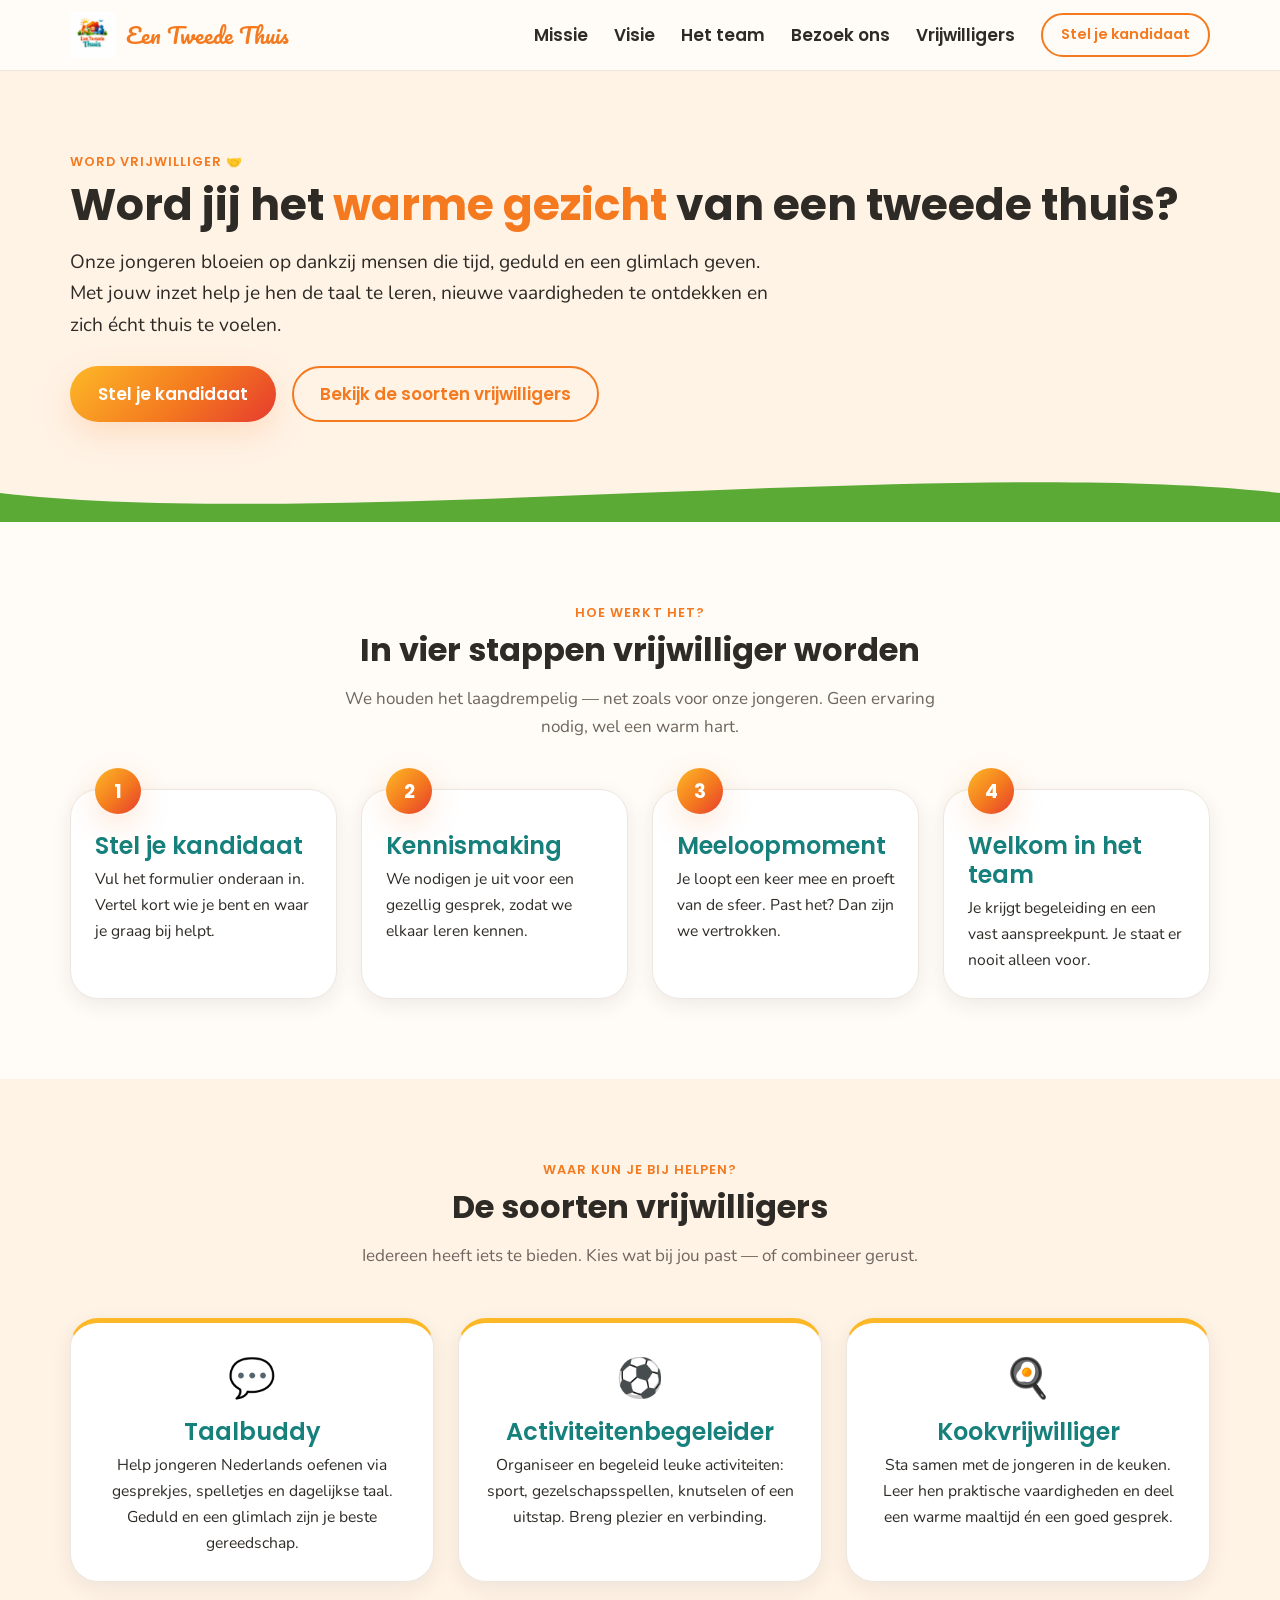
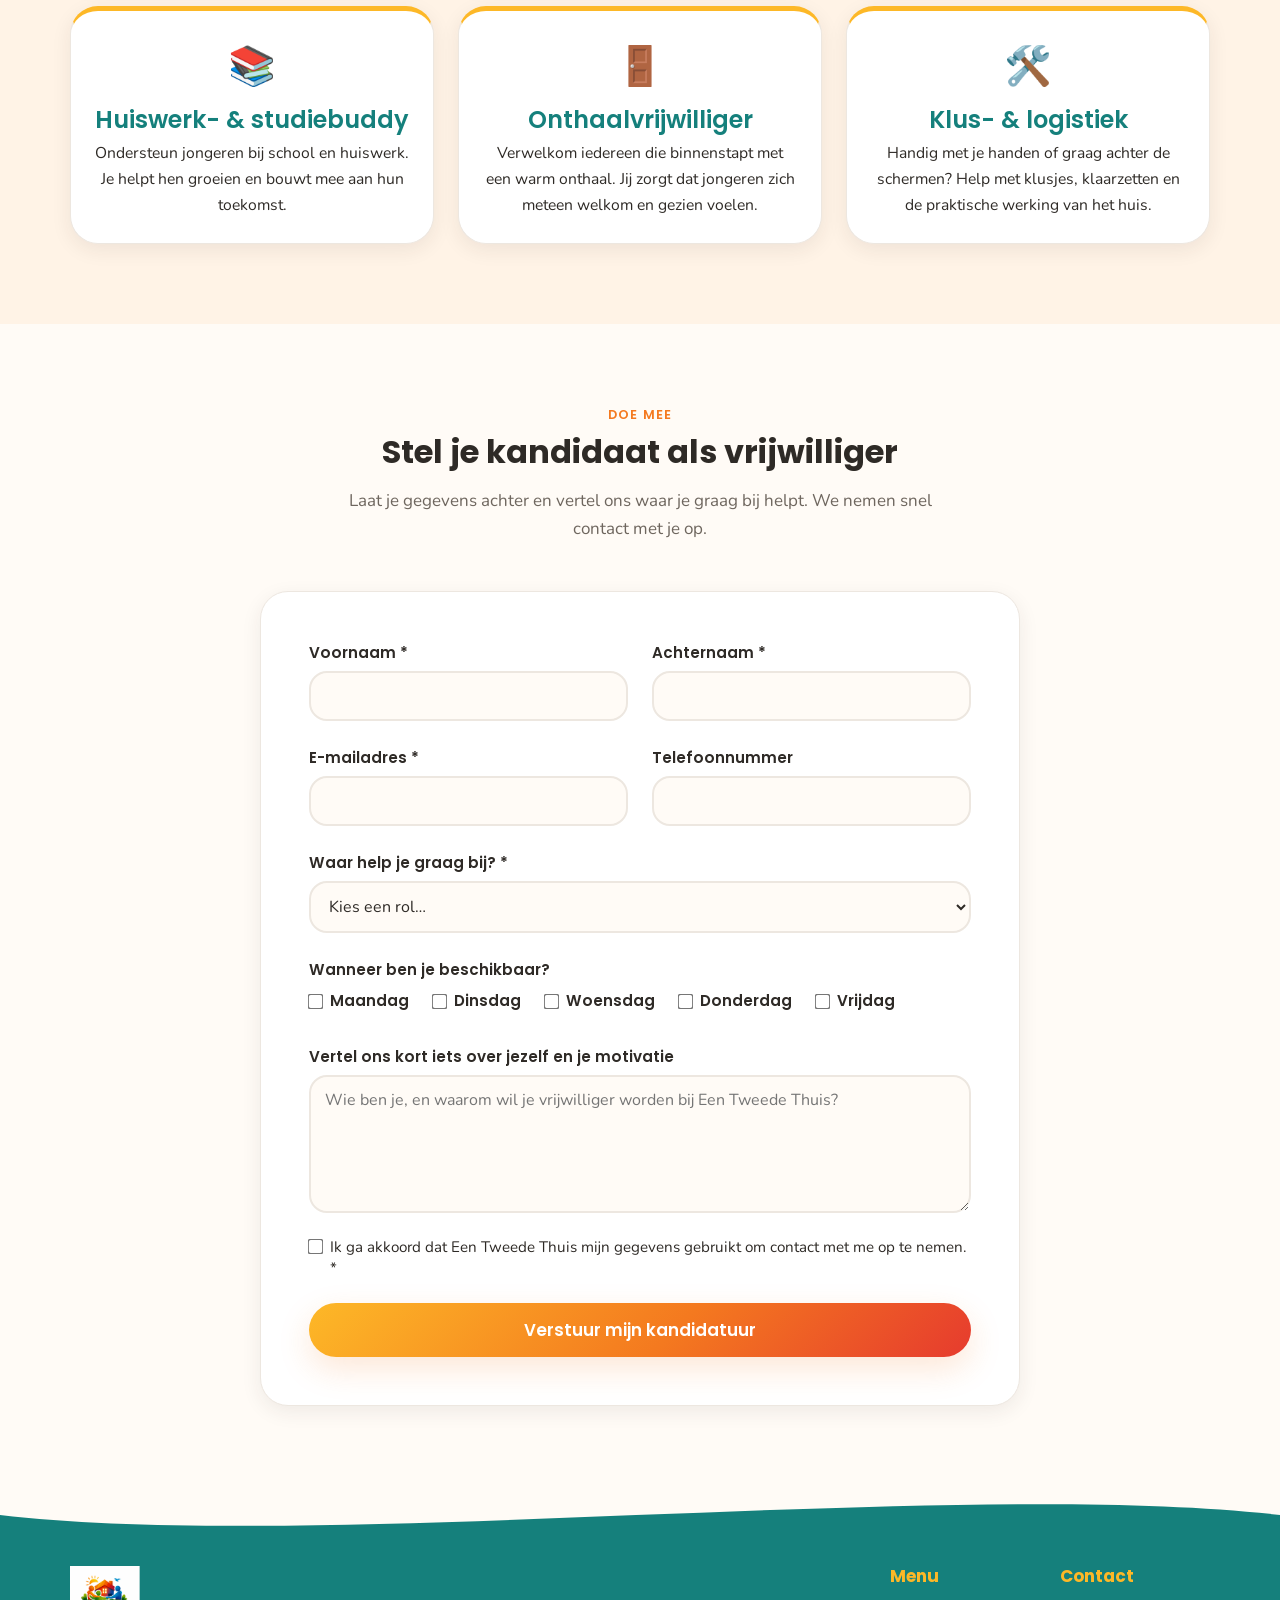
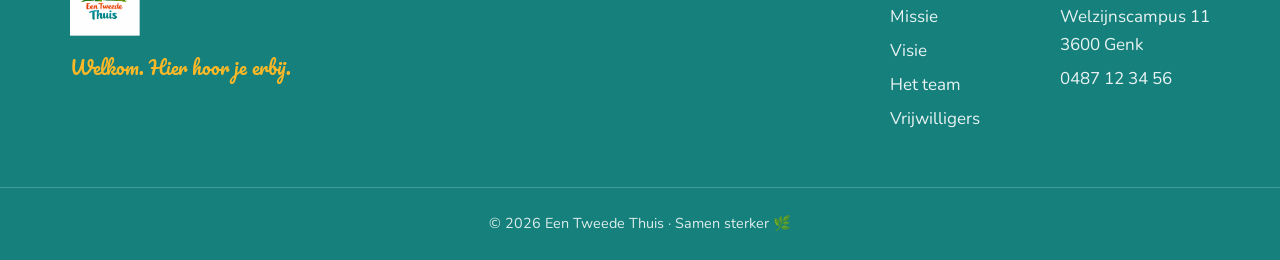
==== vrijwilligers.html @ 148f3386 "Vrijwilligerspagina met aanmeldformulier (Netlify Forms) Nieuwe pagina vrijwilligers.html: uitleg in" ====
<!DOCTYPE html>
<html lang="nl">
<head>
  <meta charset="UTF-8" />
  <meta name="viewport" content="width=device-width, initial-scale=1.0" />
  <title>Word vrijwilliger — Een Tweede Thuis</title>
  <meta name="description" content="Word vrijwilliger bij Een Tweede Thuis. Ontdek de verschillende soorten vrijwilligers en stel je kandidaat via ons aanmeldformulier." />

  <!-- Fonts -->
  <link rel="preconnect" href="https://fonts.googleapis.com" />
  <link rel="preconnect" href="https://fonts.gstatic.com" crossorigin />
  <link href="https://fonts.googleapis.com/css2?family=Pacifico&family=Poppins:wght@500;600;700&family=Nunito:wght@400;600;700&display=swap" rel="stylesheet" />

  <link rel="icon" type="image/png" href="assets/images/logo.png" />
  <link rel="stylesheet" href="assets/css/style.css" />
</head>
<body>

  <!-- ===== Header / Nav ===== -->
  <header class="site-header">
    <div class="container nav">
      <a class="brand" href="index.html">
        <img src="assets/images/logo.png" alt="Logo Een Tweede Thuis" />
        <span class="brand-name">Een Tweede Thuis</span>
      </a>
      <nav class="nav-links" aria-label="Hoofdmenu">
        <a href="index.html#missie">Missie</a>
        <a href="index.html#visie">Visie</a>
        <a href="index.html#team">Het team</a>
        <a href="index.html#bezoek">Bezoek ons</a>
        <a href="vrijwilligers.html" aria-current="page">Vrijwilligers</a>
        <a class="btn-outline btn-sm" href="#aanmelden">Stel je kandidaat</a>
      </nav>
      <button class="nav-toggle" aria-label="Menu openen" aria-expanded="false">
        <span></span><span></span><span></span>
      </button>
    </div>
  </header>

  <!-- ===== Hero ===== -->
  <section class="hero hero-sub" id="top">
    <div class="container">
      <p class="eyebrow">Word vrijwilliger 🤝</p>
      <h1>Word jij het <span class="accent">warme gezicht</span> van een tweede thuis?</h1>
      <p class="lead">
        Onze jongeren bloeien op dankzij mensen die tijd, geduld en een glimlach geven.
        Met jouw inzet help je hen de taal te leren, nieuwe vaardigheden te ontdekken en
        zich écht thuis te voelen.
      </p>
      <div class="hero-actions">
        <a class="btn-primary" href="#aanmelden">Stel je kandidaat</a>
        <a class="btn-outline" href="#soorten">Bekijk de soorten vrijwilligers</a>
      </div>
    </div>
    <svg class="wave" viewBox="0 0 1440 80" preserveAspectRatio="none" aria-hidden="true">
      <path d="M0,40 C360,90 1080,-10 1440,40 L1440,80 L0,80 Z" fill="#5BAA36" />
    </svg>
  </section>

  <!-- ===== Hoe word je vrijwilliger ===== -->
  <section class="section" id="hoe">
    <div class="container">
      <p class="eyebrow center">Hoe werkt het?</p>
      <h2 class="center">In vier stappen vrijwilliger worden</h2>
      <p class="section-intro center">
        We houden het laagdrempelig — net zoals voor onze jongeren. Geen ervaring nodig,
        wel een warm hart.
      </p>

      <ol class="steps">
        <li class="card step">
          <span class="step-num">1</span>
          <h3>Stel je kandidaat</h3>
          <p>Vul het formulier onderaan in. Vertel kort wie je bent en waar je graag bij helpt.</p>
        </li>
        <li class="card step">
          <span class="step-num">2</span>
          <h3>Kennismaking</h3>
          <p>We nodigen je uit voor een gezellig gesprek, zodat we elkaar leren kennen.</p>
        </li>
        <li class="card step">
          <span class="step-num">3</span>
          <h3>Meeloopmoment</h3>
          <p>Je loopt een keer mee en proeft van de sfeer. Past het? Dan zijn we vertrokken.</p>
        </li>
        <li class="card step">
          <span class="step-num">4</span>
          <h3>Welkom in het team</h3>
          <p>Je krijgt begeleiding en een vast aanspreekpunt. Je staat er nooit alleen voor.</p>
        </li>
      </ol>
    </div>
  </section>

  <!-- ===== Soorten vrijwilligers ===== -->
  <section class="section section-surface" id="soorten">
    <div class="container">
      <p class="eyebrow center">Waar kun je bij helpen?</p>
      <h2 class="center">De soorten vrijwilligers</h2>
      <p class="section-intro center">
        Iedereen heeft iets te bieden. Kies wat bij jou past — of combineer gerust.
      </p>

      <div class="vol-grid">
        <article class="card card-accent vol">
          <span class="vol-icon">💬</span>
          <h3>Taalbuddy</h3>
          <p>Help jongeren Nederlands oefenen via gesprekjes, spelletjes en dagelijkse taal. Geduld en een glimlach zijn je beste gereedschap.</p>
        </article>

        <article class="card card-accent vol">
          <span class="vol-icon">⚽</span>
          <h3>Activiteitenbegeleider</h3>
          <p>Organiseer en begeleid leuke activiteiten: sport, gezelschapsspellen, knutselen of een uitstap. Breng plezier en verbinding.</p>
        </article>

        <article class="card card-accent vol">
          <span class="vol-icon">🍳</span>
          <h3>Kookvrijwilliger</h3>
          <p>Sta samen met de jongeren in de keuken. Leer hen praktische vaardigheden en deel een warme maaltijd én een goed gesprek.</p>
        </article>

        <article class="card card-accent vol">
          <span class="vol-icon">📚</span>
          <h3>Huiswerk- &amp; studiebuddy</h3>
          <p>Ondersteun jongeren bij school en huiswerk. Je helpt hen groeien en bouwt mee aan hun toekomst.</p>
        </article>

        <article class="card card-accent vol">
          <span class="vol-icon">🚪</span>
          <h3>Onthaalvrijwilliger</h3>
          <p>Verwelkom iedereen die binnenstapt met een warm onthaal. Jij zorgt dat jongeren zich meteen welkom en gezien voelen.</p>
        </article>

        <article class="card card-accent vol">
          <span class="vol-icon">🛠️</span>
          <h3>Klus- &amp; logistiek</h3>
          <p>Handig met je handen of graag achter de schermen? Help met klusjes, klaarzetten en de praktische werking van het huis.</p>
        </article>
      </div>
    </div>
  </section>

  <!-- ===== Aanmeldformulier ===== -->
  <section class="section" id="aanmelden">
    <div class="container form-wrap">
      <p class="eyebrow center">Doe mee</p>
      <h2 class="center">Stel je kandidaat als vrijwilliger</h2>
      <p class="section-intro center">
        Laat je gegevens achter en vertel ons waar je graag bij helpt. We nemen snel contact met je op.
      </p>

      <form name="vrijwilligers" method="POST" data-netlify="true" netlify-honeypot="bot-field" action="/bedankt.html" class="vol-form card">
        <input type="hidden" name="form-name" value="vrijwilligers" />
        <p class="hp-field">
          <label>Laat dit veld leeg: <input name="bot-field" /></label>
        </p>

        <div class="form-row">
          <div class="field">
            <label for="voornaam">Voornaam *</label>
            <input type="text" id="voornaam" name="voornaam" required />
          </div>
          <div class="field">
            <label for="achternaam">Achternaam *</label>
            <input type="text" id="achternaam" name="achternaam" required />
          </div>
        </div>

        <div class="form-row">
          <div class="field">
            <label for="email">E-mailadres *</label>
            <input type="email" id="email" name="email" required />
          </div>
          <div class="field">
            <label for="telefoon">Telefoonnummer</label>
            <input type="tel" id="telefoon" name="telefoon" />
          </div>
        </div>

        <div class="field">
          <label for="rol">Waar help je graag bij? *</label>
          <select id="rol" name="rol" required>
            <option value="" disabled selected>Kies een rol…</option>
            <option>Taalbuddy</option>
            <option>Activiteitenbegeleider</option>
            <option>Kookvrijwilliger</option>
            <option>Huiswerk- &amp; studiebuddy</option>
            <option>Onthaalvrijwilliger</option>
            <option>Klus- &amp; logistiek</option>
            <option>Maakt niet uit / nog niet zeker</option>
          </select>
        </div>

        <div class="field">
          <label>Wanneer ben je beschikbaar?</label>
          <div class="checkbox-grid">
            <label class="check"><input type="checkbox" name="beschikbaarheid" value="Maandag" /> Maandag</label>
            <label class="check"><input type="checkbox" name="beschikbaarheid" value="Dinsdag" /> Dinsdag</label>
            <label class="check"><input type="checkbox" name="beschikbaarheid" value="Woensdag" /> Woensdag</label>
            <label class="check"><input type="checkbox" name="beschikbaarheid" value="Donderdag" /> Donderdag</label>
            <label class="check"><input type="checkbox" name="beschikbaarheid" value="Vrijdag" /> Vrijdag</label>
          </div>
        </div>

        <div class="field">
          <label for="motivatie">Vertel ons kort iets over jezelf en je motivatie</label>
          <textarea id="motivatie" name="motivatie" rows="5" placeholder="Wie ben je, en waarom wil je vrijwilliger worden bij Een Tweede Thuis?"></textarea>
        </div>

        <label class="check consent">
          <input type="checkbox" name="akkoord" value="ja" required />
          Ik ga akkoord dat Een Tweede Thuis mijn gegevens gebruikt om contact met me op te nemen. *
        </label>

        <button type="submit" class="btn-primary form-submit">Verstuur mijn kandidatuur</button>
      </form>
    </div>
  </section>

  <!-- ===== Footer ===== -->
  <footer class="site-footer">
    <svg class="wave wave-top" viewBox="0 0 1440 80" preserveAspectRatio="none" aria-hidden="true">
      <path d="M0,40 C360,90 1080,-10 1440,40 L1440,0 L0,0 Z" fill="#FFFBF6" />
    </svg>
    <div class="container footer-inner">
      <div class="footer-brand">
        <img src="assets/images/logo.png" alt="Een Tweede Thuis logo" />
        <p>Welkom. Hier hoor je erbij.</p>
      </div>
      <div class="footer-cols">
        <div>
          <h4>Menu</h4>
          <a href="index.html#missie">Missie</a>
          <a href="index.html#visie">Visie</a>
          <a href="index.html#team">Het team</a>
          <a href="vrijwilligers.html">Vrijwilligers</a>
        </div>
        <div>
          <h4>Contact</h4>
          <p>Welzijnscampus 11<br />3600 Genk</p>
          <p><a href="tel:+32487123456">0487 12 34 56</a></p>
        </div>
      </div>
    </div>
    <div class="footer-bottom">
      <div class="container">
        <p>© <span id="year"></span> Een Tweede Thuis · Samen sterker 🌿</p>
      </div>
    </div>
  </footer>

  <script>
    document.getElementById('year').textContent = new Date().getFullYear();
    const toggle = document.querySelector('.nav-toggle');
    const links = document.querySelector('.nav-links');
    toggle.addEventListener('click', () => {
      const open = links.classList.toggle('open');
      toggle.setAttribute('aria-expanded', open);
    });
    links.querySelectorAll('a').forEach(a =>
      a.addEventListener('click', () => links.classList.remove('open'))
    );
  </script>
</body>
</html>
---- assets/css/style.css ----
/* ===================================================================
   Een Tweede Thuis — stylesheet
   Afgeleid van de officiële styleguide
   =================================================================== */

:root {
  /* Primair */
  --color-primary:        #F4791F;
  --color-primary-dark:   #E63B2E;
  --color-secondary:      #15807C;

  /* Accenten */
  --color-sun:    #FDB827;
  --color-grass:  #5BAA36;
  --color-sky:    #2B8CCC;
  --color-deep:   #1B6FB3;

  /* Neutralen */
  --color-bg:           #FFFBF6;
  --color-surface:      #FFF3E6;
  --color-border:       #EDE7E0;
  --color-text:         #2E2A26;
  --color-text-muted:   #6E665E;

  /* Verlopen */
  --gradient-warm:  linear-gradient(135deg, #FDB827 0%, #F4791F 55%, #E63B2E 100%);
  --gradient-thuis: linear-gradient(135deg, #2B8CCC 0%, #15807C 100%);

  /* Typografie */
  --font-display: 'Pacifico', cursive;
  --font-heading: 'Poppins', sans-serif;
  --font-body:    'Nunito', sans-serif;

  /* Vorm & ruimte */
  --radius-sm:  10px;
  --radius-md:  18px;
  --radius-lg:  28px;
  --radius-pill: 999px;

  --shadow-soft: 0 6px 20px rgba(46, 42, 38, 0.08);
  --shadow-lift: 0 12px 32px rgba(244, 121, 31, 0.18);

  --space-xs: 8px;
  --space-sm: 16px;
  --space-md: 24px;
  --space-lg: 48px;
  --space-xl: 80px;
}

/* ---------- Reset / basis ---------- */
* { box-sizing: border-box; margin: 0; padding: 0; }

html { scroll-behavior: smooth; scroll-padding-top: 90px; }

body {
  font-family: var(--font-body);
  font-size: 1.0625rem;
  line-height: 1.65;
  color: var(--color-text);
  background: var(--color-bg);
  -webkit-font-smoothing: antialiased;
}

img { max-width: 100%; display: block; }

a { color: var(--color-deep); text-decoration: none; }
a:hover { text-decoration: underline; }

.container {
  width: min(1140px, 90%);
  margin-inline: auto;
}

h1, h2, h3, h4 {
  font-family: var(--font-heading);
  line-height: 1.2;
  color: var(--color-text);
}

h1 { font-size: clamp(2.25rem, 5vw, 2.75rem); font-weight: 700; line-height: 1.15; }
h2 { font-size: clamp(1.6rem, 4vw, 2rem); font-weight: 700; }
h3 { font-size: 1.5rem; font-weight: 600; }

.eyebrow {
  font-family: var(--font-heading);
  font-weight: 600;
  text-transform: uppercase;
  letter-spacing: 0.08em;
  font-size: 0.8rem;
  color: var(--color-primary);
  margin-bottom: var(--space-xs);
}
.eyebrow.center { text-align: center; }
.eyebrow.light  { color: var(--color-sun); }
.center { text-align: center; }
.light  { color: #fff; }

/* ---------- Buttons ---------- */
.btn-primary,
.btn-secondary,
.btn-outline {
  display: inline-block;
  font-family: var(--font-heading);
  font-weight: 600;
  border-radius: var(--radius-pill);
  cursor: pointer;
  transition: transform .15s ease, filter .15s ease, background .15s ease, color .15s ease;
}

.btn-primary {
  background: var(--gradient-warm);
  color: #fff;
  padding: 14px 28px;
  box-shadow: var(--shadow-lift);
  border: none;
}
.btn-primary:hover { filter: brightness(0.96); transform: translateY(-2px); text-decoration: none; }

.btn-secondary {
  background: var(--color-secondary);
  color: #fff;
  padding: 14px 28px;
}
.btn-secondary:hover { filter: brightness(1.05); text-decoration: none; }

.btn-outline {
  background: transparent;
  color: var(--color-primary);
  border: 2px solid var(--color-primary);
  padding: 12px 26px;
}
.btn-outline:hover { background: var(--color-primary); color: #fff; text-decoration: none; }

.btn-sm { padding: 8px 18px; font-size: 0.9rem; }

/* ---------- Header / Nav ---------- */
.site-header {
  position: sticky;
  top: 0;
  z-index: 100;
  background: rgba(255, 251, 246, 0.92);
  backdrop-filter: blur(8px);
  border-bottom: 1px solid var(--color-border);
}
.nav {
  display: flex;
  align-items: center;
  justify-content: space-between;
  padding: 12px 0;
}
.brand { display: flex; align-items: center; gap: 10px; }
.brand:hover { text-decoration: none; }
.brand img { height: 46px; width: auto; }
.brand-name {
  font-family: var(--font-display);
  font-size: 1.4rem;
  color: var(--color-primary);
}
.nav-links { display: flex; align-items: center; gap: 26px; }
.nav-links a {
  font-family: var(--font-heading);
  font-weight: 600;
  color: var(--color-text);
}
.nav-links a:hover { color: var(--color-primary); text-decoration: none; }
.nav-links a.btn-outline { color: var(--color-primary); }
.nav-links a.btn-outline:hover { color: #fff; }

.nav-toggle {
  display: none;
  flex-direction: column;
  gap: 5px;
  background: none;
  border: none;
  cursor: pointer;
  padding: 6px;
}
.nav-toggle span {
  width: 26px; height: 3px;
  background: var(--color-primary);
  border-radius: 3px;
}

/* ---------- Hero ---------- */
.hero {
  position: relative;
  background: var(--color-surface);
  padding: var(--space-xl) 0 calc(var(--space-xl) + 20px);
  overflow: hidden;
}
.hero-inner {
  display: grid;
  grid-template-columns: 1.25fr 1fr;
  gap: var(--space-lg);
  align-items: center;
}
.hero h1 { margin-bottom: var(--space-sm); }
.hero h1 .accent { color: var(--color-primary); }
.lead { font-size: 1.2rem; color: var(--color-text); margin-bottom: var(--space-md); max-width: 38ch; }
.hero-quote {
  font-family: var(--font-display);
  font-size: 1.25rem;
  color: var(--color-secondary);
  line-height: 1.5;
  margin-bottom: var(--space-md);
}
.hero-actions { display: flex; flex-wrap: wrap; gap: var(--space-sm); }
.hero-logo img {
  width: min(380px, 100%);
  margin-inline: auto;
  filter: drop-shadow(0 16px 30px rgba(244,121,31,0.25));
}

/* Golf-/heuvelvorm */
.wave {
  display: block;
  width: 100%;
  height: 60px;
  position: absolute;
  bottom: -1px; left: 0;
}

/* ---------- Snelle feiten ---------- */
.facts { background: var(--color-bg); padding: var(--space-lg) 0; }
.facts-grid {
  display: grid;
  grid-template-columns: repeat(4, 1fr);
  gap: var(--space-md);
}
.fact {
  display: flex;
  flex-direction: column;
  align-items: center;
  text-align: center;
  gap: 4px;
}
.fact-icon { font-size: 2rem; }
.fact strong { font-family: var(--font-heading); font-size: 1.15rem; color: var(--color-primary); }
.fact span:last-child { color: var(--color-text-muted); font-size: 0.95rem; }

/* ---------- Secties ---------- */
.section { padding: var(--space-xl) 0; }
.section-surface { background: var(--color-surface); }
.section-thuis { background: var(--gradient-thuis); }

.section-intro {
  max-width: 60ch;
  margin: var(--space-sm) auto var(--space-lg);
  color: var(--color-text-muted);
}
.section-thuis .section-intro { color: rgba(255,255,255,0.85); }

.prose {
  max-width: 70ch;
  margin: var(--space-md) auto 0;
}
.prose p { margin-bottom: var(--space-md); }
.prose.light p { color: rgba(255,255,255,0.95); }
.prose.light strong { color: var(--color-sun); }

h2.center { margin-bottom: var(--space-xs); }

/* ---------- Cards ---------- */
.card {
  background: #fff;
  border-radius: var(--radius-lg);
  padding: var(--space-md);
  box-shadow: var(--shadow-soft);
  border: 1px solid var(--color-border);
}
.card-accent { border-top: 5px solid var(--color-sun); }

/* ---------- Team ---------- */
.team-grid {
  display: grid;
  grid-template-columns: repeat(3, 1fr);
  gap: var(--space-md);
  margin-top: var(--space-sm);
}
.member { display: flex; flex-direction: column; text-align: center; }
.member img {
  width: 130px;
  height: 130px;
  object-fit: cover;
  object-position: center top;
  border-radius: var(--radius-pill);
  margin: 0 auto var(--space-sm);
  border: 4px solid var(--color-surface);
  box-shadow: var(--shadow-soft);
}
.member h3 { color: var(--color-secondary); margin-bottom: 2px; }
.member .role {
  font-family: var(--font-heading);
  font-weight: 600;
  font-size: 0.85rem;
  text-transform: uppercase;
  letter-spacing: 0.05em;
  color: var(--color-primary);
  margin-bottom: var(--space-sm);
}
.member p:last-child { color: var(--color-text); font-size: 0.98rem; text-align: left; }

/* ---------- Plattegrond ---------- */
.floorplan {
  max-width: 820px;
  margin: 0 auto;
  background: #fff;
  padding: var(--space-sm);
  border-radius: var(--radius-lg);
  box-shadow: var(--shadow-soft);
  border: 1px solid var(--color-border);
}
.floorplan img { border-radius: var(--radius-md); }

.floorplan-trigger {
  display: block;
  width: 100%;
  padding: 0;
  border: none;
  background: none;
  cursor: zoom-in;
  position: relative;
  border-radius: var(--radius-md);
  overflow: hidden;
}
.floorplan-trigger img { transition: transform .4s ease; }
.floorplan-trigger:hover img { transform: scale(1.03); }
.zoom-hint {
  position: absolute;
  bottom: 12px;
  right: 12px;
  background: rgba(46, 42, 38, 0.72);
  color: #fff;
  font-family: var(--font-heading);
  font-weight: 600;
  font-size: 0.85rem;
  padding: 6px 14px;
  border-radius: var(--radius-pill);
  opacity: 0;
  transition: opacity .25s ease;
  pointer-events: none;
}
.floorplan-trigger:hover .zoom-hint,
.floorplan-trigger:focus-visible .zoom-hint { opacity: 1; }

/* ---------- Lightbox ---------- */
.lightbox {
  position: fixed;
  inset: 0;
  z-index: 1000;
  display: flex;
  align-items: center;
  justify-content: center;
  padding: var(--space-md);
  background: rgba(46, 42, 38, 0);
  visibility: hidden;
  transition: background .4s ease, visibility 0s linear .4s;
}
.lightbox.open {
  visibility: visible;
  background: rgba(46, 42, 38, 0.88);
  transition: background .4s ease;
}
.lightbox-img {
  max-width: 94vw;
  max-height: 90vh;
  border-radius: var(--radius-md);
  box-shadow: 0 20px 60px rgba(0, 0, 0, 0.5);
  transform: scale(0.2);
  opacity: 0;
  transition: transform .45s cubic-bezier(.2, .7, .3, 1), opacity .45s ease;
}
.lightbox.open .lightbox-img {
  transform: scale(1);
  opacity: 1;
}
.lightbox-close {
  position: fixed;
  top: 20px;
  right: 24px;
  width: 52px;
  height: 52px;
  border-radius: var(--radius-pill);
  border: none;
  background: rgba(255, 255, 255, 0.92);
  color: var(--color-text);
  font-size: 2rem;
  line-height: 1;
  cursor: pointer;
  display: flex;
  align-items: center;
  justify-content: center;
  box-shadow: var(--shadow-soft);
  transition: background .2s ease, transform .2s ease;
}
.lightbox-close:hover {
  background: #fff;
  color: var(--color-primary-dark);
  transform: rotate(90deg);
}

/* ---------- Bezoek / Locatie ---------- */
.visit-grid {
  display: grid;
  grid-template-columns: 1fr 1fr;
  gap: var(--space-lg);
  align-items: center;
}
.visit-info h2 { margin-bottom: var(--space-sm); }
.contact-list { list-style: none; margin-top: var(--space-md); display: grid; gap: var(--space-sm); }
.contact-list li { display: flex; gap: var(--space-sm); align-items: flex-start; }
.contact-list .ci { font-size: 1.4rem; line-height: 1.4; }
.visit-map {
  border-radius: var(--radius-lg);
  overflow: hidden;
  box-shadow: var(--shadow-soft);
  border: 1px solid var(--color-border);
}

/* ---------- Footer ---------- */
.site-footer {
  position: relative;
  background: var(--color-secondary);
  color: #fff;
  padding-top: var(--space-xl);
}
.site-footer .wave-top { top: -1px; bottom: auto; }
.footer-inner {
  display: flex;
  flex-wrap: wrap;
  justify-content: space-between;
  gap: var(--space-lg);
  padding-bottom: var(--space-lg);
}
.footer-brand img { height: 70px; margin-bottom: var(--space-sm); }
.footer-brand p { font-family: var(--font-display); font-size: 1.2rem; color: var(--color-sun); }
.footer-cols { display: flex; gap: var(--space-xl); flex-wrap: wrap; }
.footer-cols h4 { font-family: var(--font-heading); margin-bottom: var(--space-sm); color: var(--color-sun); }
.footer-cols a { display: block; color: #fff; opacity: 0.9; margin-bottom: 6px; }
.footer-cols a:hover { opacity: 1; }
.footer-cols p { color: rgba(255,255,255,0.9); margin-bottom: 6px; }
.footer-cols a, .footer-bottom a { color: #fff; }
.footer-bottom {
  border-top: 1px solid rgba(255,255,255,0.2);
  padding: var(--space-md) 0;
  text-align: center;
  font-size: 0.9rem;
  color: rgba(255,255,255,0.85);
}

/* ---------- Responsive ---------- */
@media (max-width: 900px) {
  .team-grid { grid-template-columns: repeat(2, 1fr); }
  .facts-grid { grid-template-columns: repeat(2, 1fr); }
}

@media (max-width: 760px) {
  .nav-links {
    position: absolute;
    top: 100%; left: 0; right: 0;
    flex-direction: column;
    align-items: stretch;
    gap: 0;
    background: var(--color-bg);
    border-bottom: 1px solid var(--color-border);
    padding: var(--space-sm);
    display: none;
  }
  .nav-links.open { display: flex; }
  .nav-links a { padding: 10px 6px; }
  .nav-toggle { display: flex; }

  .hero-inner { grid-template-columns: 1fr; text-align: center; }
  .hero-text .lead, .hero-actions { margin-inline: auto; }
  .hero-actions { justify-content: center; }
  .hero-logo { order: -1; }
  .hero-logo img { width: 220px; }

  .visit-grid { grid-template-columns: 1fr; }
}

@media (max-width: 540px) {
  .team-grid, .facts-grid { grid-template-columns: 1fr; }
}

/* ===================================================================
   Vrijwilligerspagina
   =================================================================== */

/* Sub-hero (zonder beeldkolom) */
.hero-sub { padding-bottom: calc(var(--space-xl) + 20px); }
.hero-sub .lead { max-width: 60ch; }
.hero-sub .hero-actions { margin-top: var(--space-md); }

/* Stappen */
.steps {
  list-style: none;
  display: grid;
  grid-template-columns: repeat(4, 1fr);
  gap: var(--space-md);
  margin-top: var(--space-md);
}
.step { position: relative; padding-top: calc(var(--space-md) + 18px); }
.step-num {
  position: absolute;
  top: -22px; left: var(--space-md);
  width: 46px; height: 46px;
  display: flex; align-items: center; justify-content: center;
  background: var(--gradient-warm);
  color: #fff;
  font-family: var(--font-heading);
  font-weight: 700;
  font-size: 1.2rem;
  border-radius: var(--radius-pill);
  box-shadow: var(--shadow-lift);
}
.step h3 { color: var(--color-secondary); margin-bottom: 6px; }
.step p { color: var(--color-text); font-size: 0.98rem; }

/* Soorten vrijwilligers */
.vol-grid {
  display: grid;
  grid-template-columns: repeat(3, 1fr);
  gap: var(--space-md);
  margin-top: var(--space-sm);
}
.vol { text-align: center; }
.vol-icon { font-size: 2.4rem; display: block; margin-bottom: var(--space-xs); }
.vol h3 { color: var(--color-secondary); margin-bottom: 6px; overflow-wrap: break-word; }
.step h3, .vol h3 { overflow-wrap: break-word; }
.vol p { color: var(--color-text); font-size: 0.98rem; }

/* Formulier */
.form-wrap { max-width: 760px; }
.vol-form { margin-top: var(--space-md); padding: var(--space-lg); }
.form-row {
  display: grid;
  grid-template-columns: 1fr 1fr;
  gap: var(--space-md);
}
.field { margin-bottom: var(--space-md); display: flex; flex-direction: column; }
.field label {
  font-family: var(--font-heading);
  font-weight: 600;
  font-size: 0.95rem;
  margin-bottom: 6px;
  color: var(--color-text);
}
.field input,
.field select,
.field textarea {
  font-family: var(--font-body);
  font-size: 1rem;
  color: var(--color-text);
  background: var(--color-bg);
  border: 2px solid var(--color-border);
  border-radius: var(--radius-md);
  padding: 12px 14px;
  width: 100%;
  transition: border-color .2s ease, box-shadow .2s ease;
}
.field textarea { resize: vertical; }
.field input:focus,
.field select:focus,
.field textarea:focus {
  outline: none;
  border-color: var(--color-primary);
  box-shadow: 0 0 0 4px rgba(244, 121, 31, 0.15);
}

.checkbox-grid {
  display: flex;
  flex-wrap: wrap;
  gap: 10px var(--space-md);
}
.check {
  display: flex;
  align-items: center;
  gap: 8px;
  font-family: var(--font-body);
  font-weight: 400;
  font-size: 1rem;
  cursor: pointer;
}
.check input { width: auto; accent-color: var(--color-primary); transform: scale(1.2); }
.consent {
  margin: var(--space-sm) 0 var(--space-md);
  font-size: 0.95rem;
  align-items: flex-start;
  line-height: 1.4;
}
.consent input { margin-top: 3px; }
.form-submit { width: 100%; font-size: 1.05rem; }

/* Netlify honeypot — verborgen voor gebruikers */
.hp-field { position: absolute; left: -5000px; }

/* Bedankpagina */
.thanks { text-align: center; }
.thanks .lead, .thanks .hero-actions { margin-inline: auto; }
.thanks .hero-actions { justify-content: center; }
.thanks-logo {
  width: 120px;
  margin: 0 auto var(--space-sm);
  filter: drop-shadow(0 12px 24px rgba(244,121,31,0.25));
}

@media (max-width: 900px) {
  .steps { grid-template-columns: repeat(2, 1fr); }
  .vol-grid { grid-template-columns: repeat(2, 1fr); }
}

@media (max-width: 640px) {
  .steps, .vol-grid, .form-row { grid-template-columns: 1fr; }
  .vol-form { padding: var(--space-md); }
}
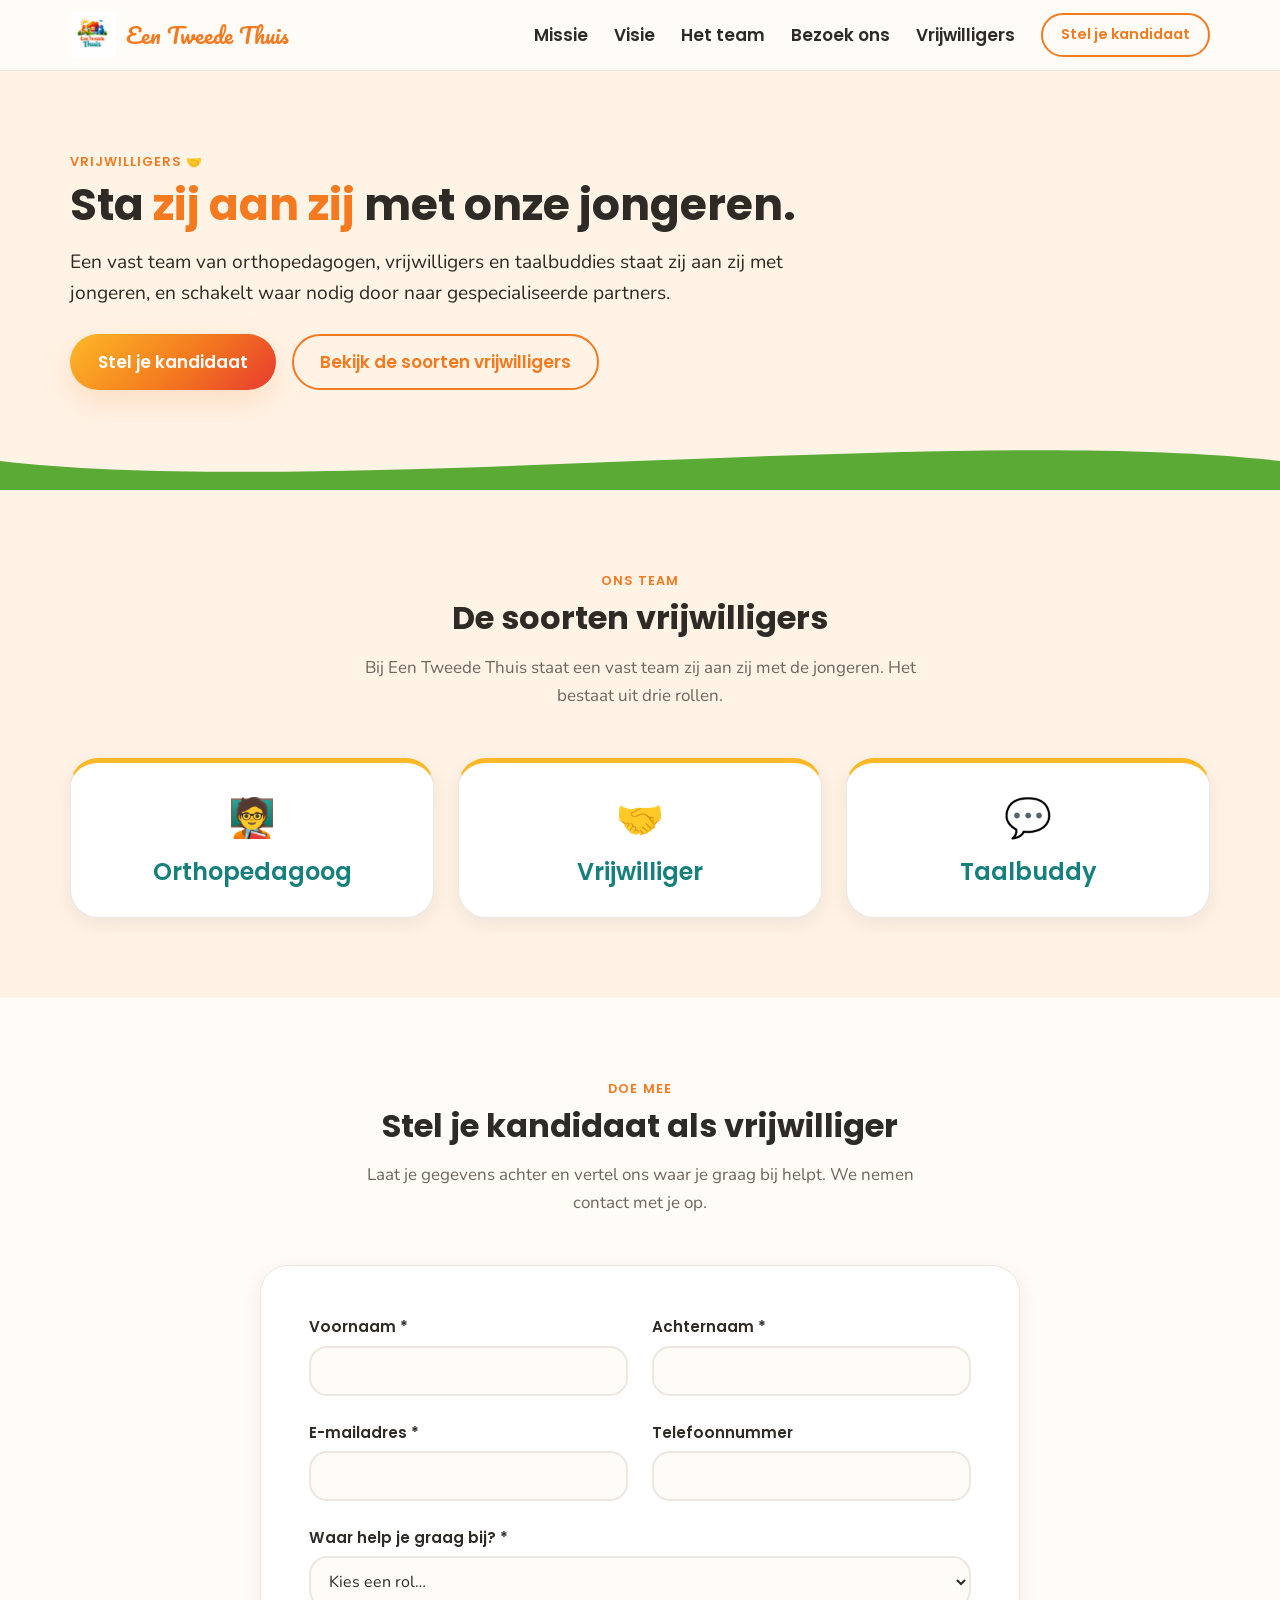
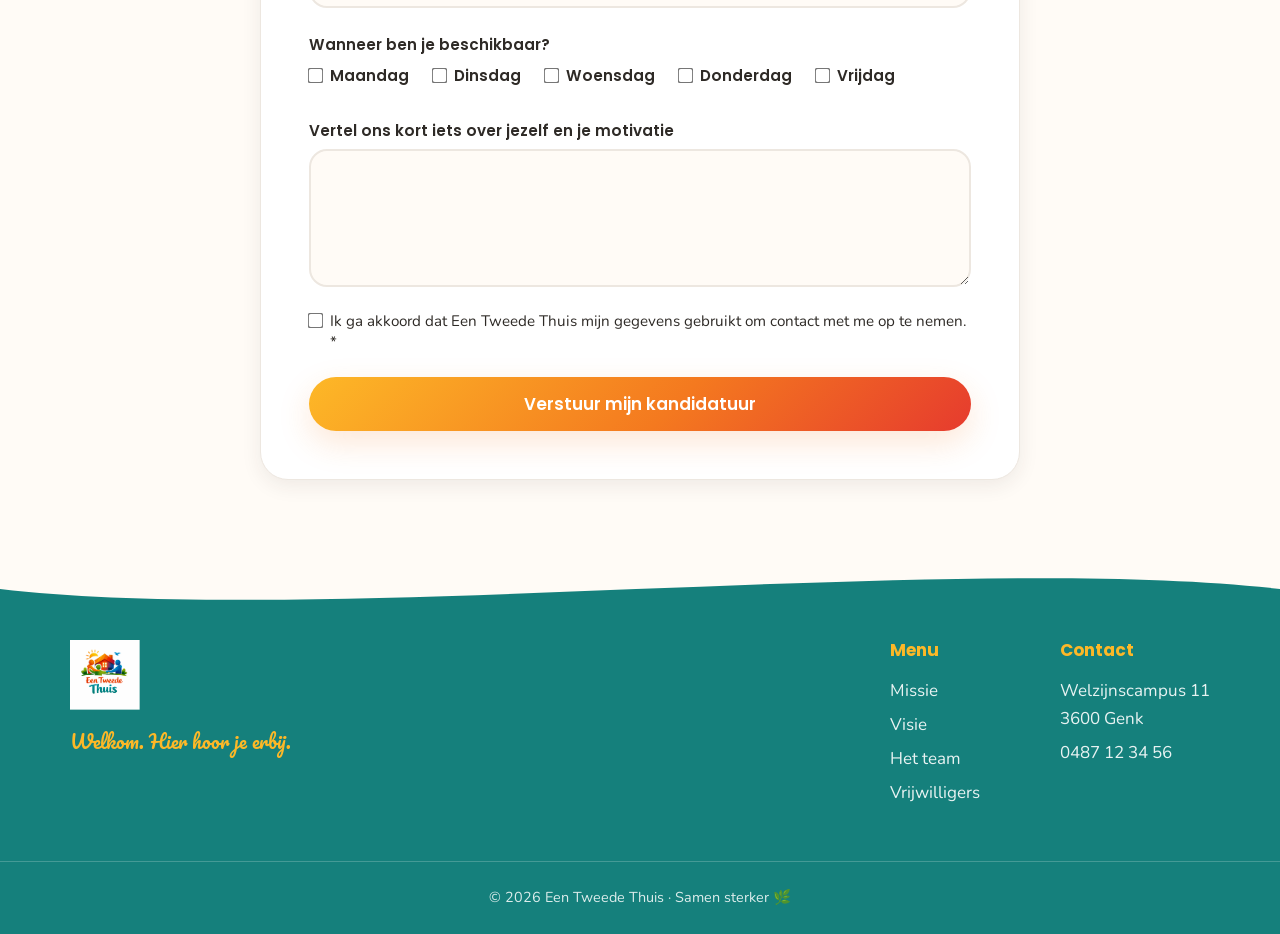
==== commit 0544f7c5: "Vrijwilligerspagina: enkel inhoud uit het Word-bestand Verzonnen secties verwijderd (4 stappen, 6 ro" ====
--- a/vrijwilligers.html
+++ b/vrijwilligers.html
@@ -4,7 +4,7 @@
   <meta charset="UTF-8" />
   <meta name="viewport" content="width=device-width, initial-scale=1.0" />
   <title>Word vrijwilliger — Een Tweede Thuis</title>
-  <meta name="description" content="Word vrijwilliger bij Een Tweede Thuis. Ontdek de verschillende soorten vrijwilligers en stel je kandidaat via ons aanmeldformulier." />
+  <meta name="description" content="Word vrijwilliger bij Een Tweede Thuis. Ons team bestaat uit orthopedagogen, vrijwilligers en taalbuddies die zij aan zij met de jongeren staan." />
 
   <!-- Fonts -->
   <link rel="preconnect" href="https://fonts.googleapis.com" />
@@ -40,12 +40,11 @@
   <!-- ===== Hero ===== -->
   <section class="hero hero-sub" id="top">
     <div class="container">
-      <p class="eyebrow">Word vrijwilliger 🤝</p>
-      <h1>Word jij het <span class="accent">warme gezicht</span> van een tweede thuis?</h1>
+      <p class="eyebrow">Vrijwilligers 🤝</p>
+      <h1>Sta <span class="accent">zij aan zij</span> met onze jongeren.</h1>
       <p class="lead">
-        Onze jongeren bloeien op dankzij mensen die tijd, geduld en een glimlach geven.
-        Met jouw inzet help je hen de taal te leren, nieuwe vaardigheden te ontdekken en
-        zich écht thuis te voelen.
+        Een vast team van orthopedagogen, vrijwilligers en taalbuddies staat zij aan zij
+        met jongeren, en schakelt waar nodig door naar gespecialiseerde partners.
       </p>
       <div class="hero-actions">
         <a class="btn-primary" href="#aanmelden">Stel je kandidaat</a>
@@ -57,85 +56,30 @@
     </svg>
   </section>
 
-  <!-- ===== Hoe word je vrijwilliger ===== -->
-  <section class="section" id="hoe">
-    <div class="container">
-      <p class="eyebrow center">Hoe werkt het?</p>
-      <h2 class="center">In vier stappen vrijwilliger worden</h2>
-      <p class="section-intro center">
-        We houden het laagdrempelig — net zoals voor onze jongeren. Geen ervaring nodig,
-        wel een warm hart.
-      </p>
-
-      <ol class="steps">
-        <li class="card step">
-          <span class="step-num">1</span>
-          <h3>Stel je kandidaat</h3>
-          <p>Vul het formulier onderaan in. Vertel kort wie je bent en waar je graag bij helpt.</p>
-        </li>
-        <li class="card step">
-          <span class="step-num">2</span>
-          <h3>Kennismaking</h3>
-          <p>We nodigen je uit voor een gezellig gesprek, zodat we elkaar leren kennen.</p>
-        </li>
-        <li class="card step">
-          <span class="step-num">3</span>
-          <h3>Meeloopmoment</h3>
-          <p>Je loopt een keer mee en proeft van de sfeer. Past het? Dan zijn we vertrokken.</p>
-        </li>
-        <li class="card step">
-          <span class="step-num">4</span>
-          <h3>Welkom in het team</h3>
-          <p>Je krijgt begeleiding en een vast aanspreekpunt. Je staat er nooit alleen voor.</p>
-        </li>
-      </ol>
-    </div>
-  </section>
-
   <!-- ===== Soorten vrijwilligers ===== -->
   <section class="section section-surface" id="soorten">
     <div class="container">
-      <p class="eyebrow center">Waar kun je bij helpen?</p>
+      <p class="eyebrow center">Ons team</p>
       <h2 class="center">De soorten vrijwilligers</h2>
       <p class="section-intro center">
-        Iedereen heeft iets te bieden. Kies wat bij jou past — of combineer gerust.
+        Bij Een Tweede Thuis staat een vast team zij aan zij met de jongeren. Het bestaat
+        uit drie rollen.
       </p>
 
-      <div class="vol-grid">
+      <div class="vol-grid vol-grid-3">
+        <article class="card card-accent vol">
+          <span class="vol-icon">🧑‍🏫</span>
+          <h3>Orthopedagoog</h3>
+        </article>
+
+        <article class="card card-accent vol">
+          <span class="vol-icon">🤝</span>
+          <h3>Vrijwilliger</h3>
+        </article>
+
         <article class="card card-accent vol">
           <span class="vol-icon">💬</span>
           <h3>Taalbuddy</h3>
-          <p>Help jongeren Nederlands oefenen via gesprekjes, spelletjes en dagelijkse taal. Geduld en een glimlach zijn je beste gereedschap.</p>
-        </article>
-
-        <article class="card card-accent vol">
-          <span class="vol-icon">⚽</span>
-          <h3>Activiteitenbegeleider</h3>
-          <p>Organiseer en begeleid leuke activiteiten: sport, gezelschapsspellen, knutselen of een uitstap. Breng plezier en verbinding.</p>
-        </article>
-
-        <article class="card card-accent vol">
-          <span class="vol-icon">🍳</span>
-          <h3>Kookvrijwilliger</h3>
-          <p>Sta samen met de jongeren in de keuken. Leer hen praktische vaardigheden en deel een warme maaltijd én een goed gesprek.</p>
-        </article>
-
-        <article class="card card-accent vol">
-          <span class="vol-icon">📚</span>
-          <h3>Huiswerk- &amp; studiebuddy</h3>
-          <p>Ondersteun jongeren bij school en huiswerk. Je helpt hen groeien en bouwt mee aan hun toekomst.</p>
-        </article>
-
-        <article class="card card-accent vol">
-          <span class="vol-icon">🚪</span>
-          <h3>Onthaalvrijwilliger</h3>
-          <p>Verwelkom iedereen die binnenstapt met een warm onthaal. Jij zorgt dat jongeren zich meteen welkom en gezien voelen.</p>
-        </article>
-
-        <article class="card card-accent vol">
-          <span class="vol-icon">🛠️</span>
-          <h3>Klus- &amp; logistiek</h3>
-          <p>Handig met je handen of graag achter de schermen? Help met klusjes, klaarzetten en de praktische werking van het huis.</p>
         </article>
       </div>
     </div>
@@ -147,7 +91,7 @@
       <p class="eyebrow center">Doe mee</p>
       <h2 class="center">Stel je kandidaat als vrijwilliger</h2>
       <p class="section-intro center">
-        Laat je gegevens achter en vertel ons waar je graag bij helpt. We nemen snel contact met je op.
+        Laat je gegevens achter en vertel ons waar je graag bij helpt. We nemen contact met je op.
       </p>
 
       <form name="vrijwilligers" method="POST" data-netlify="true" netlify-honeypot="bot-field" action="/bedankt.html" class="vol-form card">
@@ -182,13 +126,9 @@
           <label for="rol">Waar help je graag bij? *</label>
           <select id="rol" name="rol" required>
             <option value="" disabled selected>Kies een rol…</option>
+            <option>Vrijwilliger</option>
             <option>Taalbuddy</option>
-            <option>Activiteitenbegeleider</option>
-            <option>Kookvrijwilliger</option>
-            <option>Huiswerk- &amp; studiebuddy</option>
-            <option>Onthaalvrijwilliger</option>
-            <option>Klus- &amp; logistiek</option>
-            <option>Maakt niet uit / nog niet zeker</option>
+            <option>Nog niet zeker</option>
           </select>
         </div>
 
@@ -205,7 +145,7 @@
 
         <div class="field">
           <label for="motivatie">Vertel ons kort iets over jezelf en je motivatie</label>
-          <textarea id="motivatie" name="motivatie" rows="5" placeholder="Wie ben je, en waarom wil je vrijwilliger worden bij Een Tweede Thuis?"></textarea>
+          <textarea id="motivatie" name="motivatie" rows="5"></textarea>
         </div>
 
         <label class="check consent">
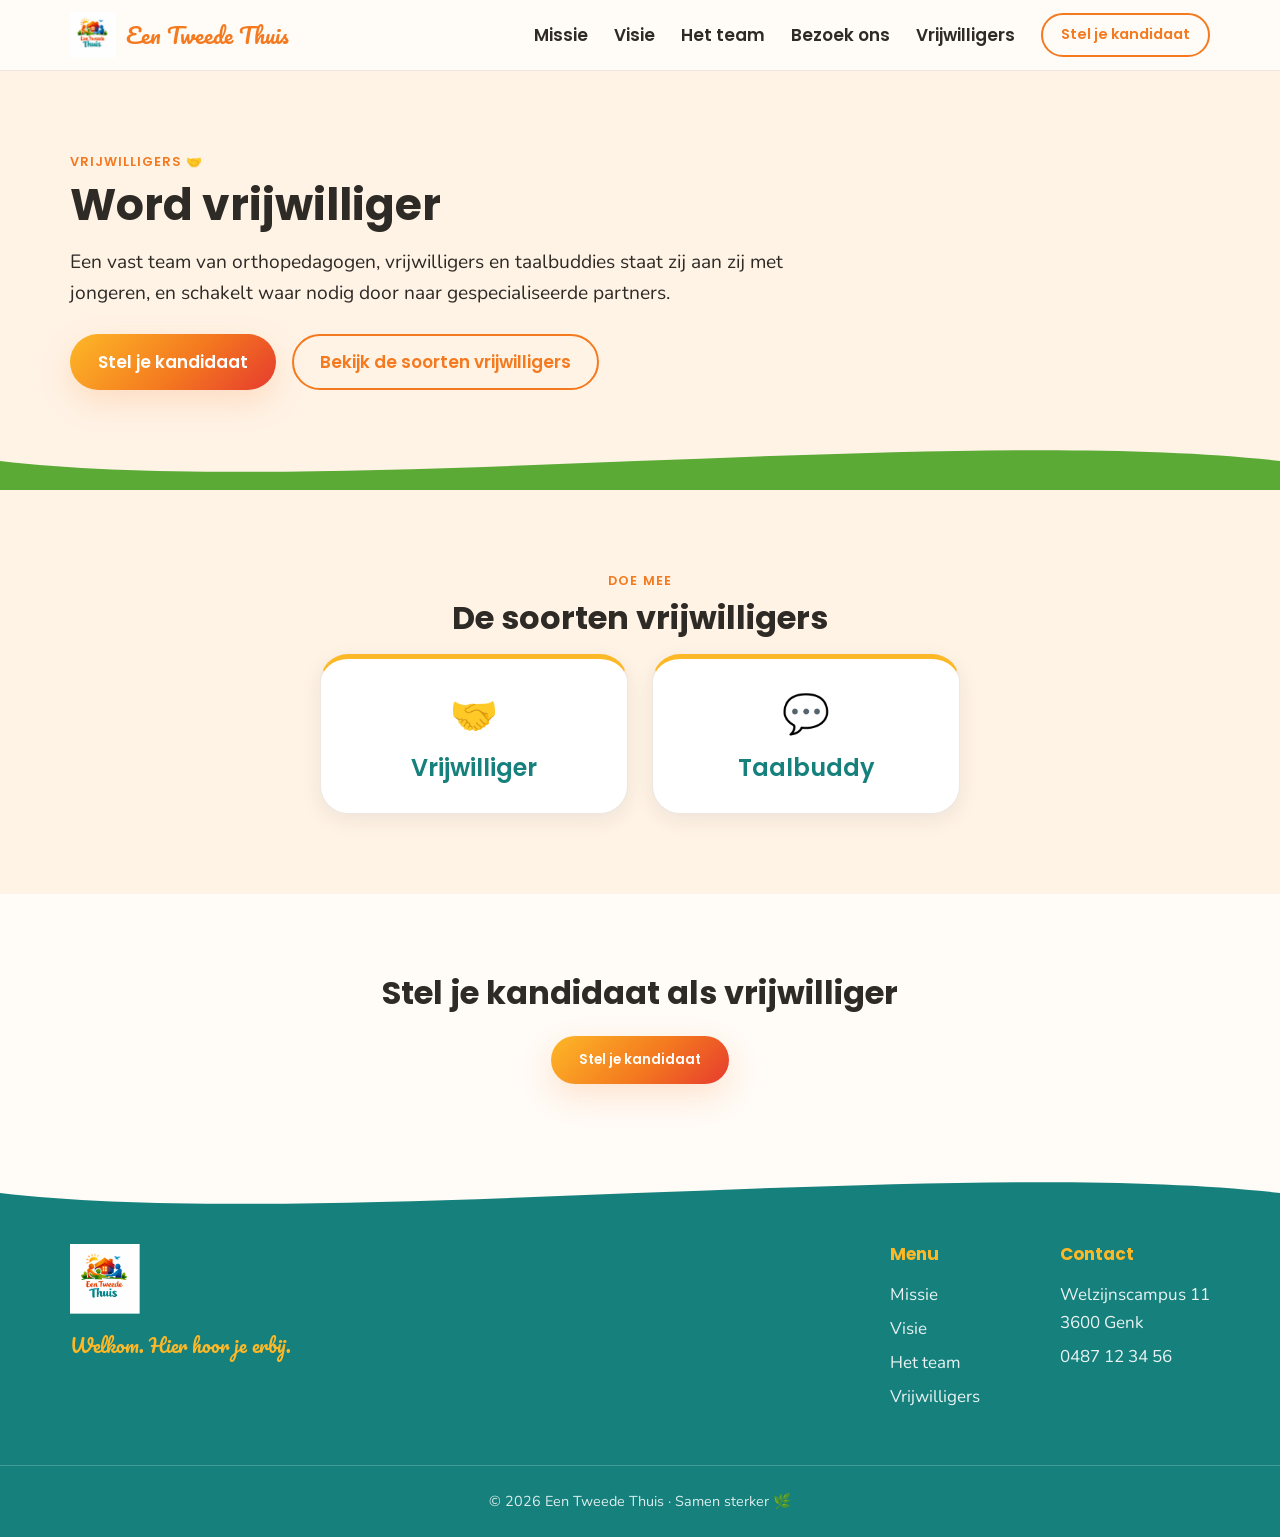
==== commit 1271f76c: "Vrijwilligerspagina: 2 types, verbatim Word-tekst, formulier achter knop - Soorten beperkt tot 2 vri" ====
--- a/vrijwilligers.html
+++ b/vrijwilligers.html
@@ -4,7 +4,7 @@
   <meta charset="UTF-8" />
   <meta name="viewport" content="width=device-width, initial-scale=1.0" />
   <title>Word vrijwilliger — Een Tweede Thuis</title>
-  <meta name="description" content="Word vrijwilliger bij Een Tweede Thuis. Ons team bestaat uit orthopedagogen, vrijwilligers en taalbuddies die zij aan zij met de jongeren staan." />
+  <meta name="description" content="Word vrijwilliger bij Een Tweede Thuis: vrijwilliger of taalbuddy." />
 
   <!-- Fonts -->
   <link rel="preconnect" href="https://fonts.googleapis.com" />
@@ -29,7 +29,7 @@
         <a href="index.html#team">Het team</a>
         <a href="index.html#bezoek">Bezoek ons</a>
         <a href="vrijwilligers.html" aria-current="page">Vrijwilligers</a>
-        <a class="btn-outline btn-sm" href="#aanmelden">Stel je kandidaat</a>
+        <a class="btn-outline btn-sm" href="#aanmelden" data-reveal-form>Stel je kandidaat</a>
       </nav>
       <button class="nav-toggle" aria-label="Menu openen" aria-expanded="false">
         <span></span><span></span><span></span>
@@ -41,13 +41,13 @@
   <section class="hero hero-sub" id="top">
     <div class="container">
       <p class="eyebrow">Vrijwilligers 🤝</p>
-      <h1>Sta <span class="accent">zij aan zij</span> met onze jongeren.</h1>
+      <h1>Word vrijwilliger</h1>
       <p class="lead">
         Een vast team van orthopedagogen, vrijwilligers en taalbuddies staat zij aan zij
         met jongeren, en schakelt waar nodig door naar gespecialiseerde partners.
       </p>
       <div class="hero-actions">
-        <a class="btn-primary" href="#aanmelden">Stel je kandidaat</a>
+        <a class="btn-primary" href="#aanmelden" data-reveal-form>Stel je kandidaat</a>
         <a class="btn-outline" href="#soorten">Bekijk de soorten vrijwilligers</a>
       </div>
     </div>
@@ -59,19 +59,10 @@
   <!-- ===== Soorten vrijwilligers ===== -->
   <section class="section section-surface" id="soorten">
     <div class="container">
-      <p class="eyebrow center">Ons team</p>
+      <p class="eyebrow center">Doe mee</p>
       <h2 class="center">De soorten vrijwilligers</h2>
-      <p class="section-intro center">
-        Bij Een Tweede Thuis staat een vast team zij aan zij met de jongeren. Het bestaat
-        uit drie rollen.
-      </p>
 
-      <div class="vol-grid vol-grid-3">
-        <article class="card card-accent vol">
-          <span class="vol-icon">🧑‍🏫</span>
-          <h3>Orthopedagoog</h3>
-        </article>
-
+      <div class="vol-grid vol-grid-2">
         <article class="card card-accent vol">
           <span class="vol-icon">🤝</span>
           <h3>Vrijwilliger</h3>
@@ -85,16 +76,16 @@
     </div>
   </section>
 
-  <!-- ===== Aanmeldformulier ===== -->
+  <!-- ===== Aanmelden ===== -->
   <section class="section" id="aanmelden">
     <div class="container form-wrap">
-      <p class="eyebrow center">Doe mee</p>
       <h2 class="center">Stel je kandidaat als vrijwilliger</h2>
-      <p class="section-intro center">
-        Laat je gegevens achter en vertel ons waar je graag bij helpt. We nemen contact met je op.
-      </p>
 
-      <form name="vrijwilligers" method="POST" data-netlify="true" netlify-honeypot="bot-field" action="/bedankt.html" class="vol-form card">
+      <div class="form-cta" id="formCta">
+        <button type="button" class="btn-primary" data-reveal-form>Stel je kandidaat</button>
+      </div>
+
+      <form name="vrijwilligers" method="POST" data-netlify="true" netlify-honeypot="bot-field" action="/bedankt.html" class="vol-form card" id="volForm" hidden>
         <input type="hidden" name="form-name" value="vrijwilligers" />
         <p class="hp-field">
           <label>Laat dit veld leeg: <input name="bot-field" /></label>
@@ -122,26 +113,11 @@
           </div>
         </div>
 
-        <div class="field">
-          <label for="rol">Waar help je graag bij? *</label>
-          <select id="rol" name="rol" required>
-            <option value="" disabled selected>Kies een rol…</option>
-            <option>Vrijwilliger</option>
-            <option>Taalbuddy</option>
-            <option>Nog niet zeker</option>
-          </select>
-        </div>
-
-        <div class="field">
-          <label>Wanneer ben je beschikbaar?</label>
-          <div class="checkbox-grid">
-            <label class="check"><input type="checkbox" name="beschikbaarheid" value="Maandag" /> Maandag</label>
-            <label class="check"><input type="checkbox" name="beschikbaarheid" value="Dinsdag" /> Dinsdag</label>
-            <label class="check"><input type="checkbox" name="beschikbaarheid" value="Woensdag" /> Woensdag</label>
-            <label class="check"><input type="checkbox" name="beschikbaarheid" value="Donderdag" /> Donderdag</label>
-            <label class="check"><input type="checkbox" name="beschikbaarheid" value="Vrijdag" /> Vrijdag</label>
-          </div>
-        </div>
+        <fieldset class="field rol-fieldset">
+          <legend>Welk type vrijwilliger wil je zijn? *</legend>
+          <label class="check"><input type="radio" name="rol" value="Vrijwilliger" required /> Vrijwilliger</label>
+          <label class="check"><input type="radio" name="rol" value="Taalbuddy" /> Taalbuddy</label>
+        </fieldset>
 
         <div class="field">
           <label for="motivatie">Vertel ons kort iets over jezelf en je motivatie</label>
@@ -201,6 +177,20 @@
     links.querySelectorAll('a').forEach(a =>
       a.addEventListener('click', () => links.classList.remove('open'))
     );
+
+    // Formulier pas tonen na klik op "Stel je kandidaat"
+    const volForm = document.getElementById('volForm');
+    const formCta = document.getElementById('formCta');
+    function revealForm() {
+      volForm.hidden = false;
+      formCta.style.display = 'none';
+      document.getElementById('aanmelden').scrollIntoView({ behavior: 'smooth' });
+      const first = volForm.querySelector('input, textarea, select');
+      if (first) setTimeout(() => first.focus(), 400);
+    }
+    document.querySelectorAll('[data-reveal-form]').forEach(btn =>
+      btn.addEventListener('click', e => { e.preventDefault(); revealForm(); })
+    );
   </script>
 </body>
 </html>
--- a/assets/css/style.css
+++ b/assets/css/style.css
@@ -530,8 +530,26 @@
 .step h3, .vol h3 { overflow-wrap: break-word; }
 .vol p { color: var(--color-text); font-size: 0.98rem; }
 
+.vol-grid-2 {
+  grid-template-columns: repeat(2, 1fr);
+  max-width: 640px;
+  margin-inline: auto;
+}
+
 /* Formulier */
 .form-wrap { max-width: 760px; }
+.form-cta { text-align: center; margin-top: var(--space-md); }
+.vol-form[hidden] { display: none; }
+.rol-fieldset { border: none; padding: 0; }
+.rol-fieldset legend {
+  font-family: var(--font-heading);
+  font-weight: 600;
+  font-size: 0.95rem;
+  margin-bottom: 8px;
+  color: var(--color-text);
+  padding: 0;
+}
+.rol-fieldset .check { margin-bottom: 6px; }
 .vol-form { margin-top: var(--space-md); padding: var(--space-lg); }
 .form-row {
   display: grid;
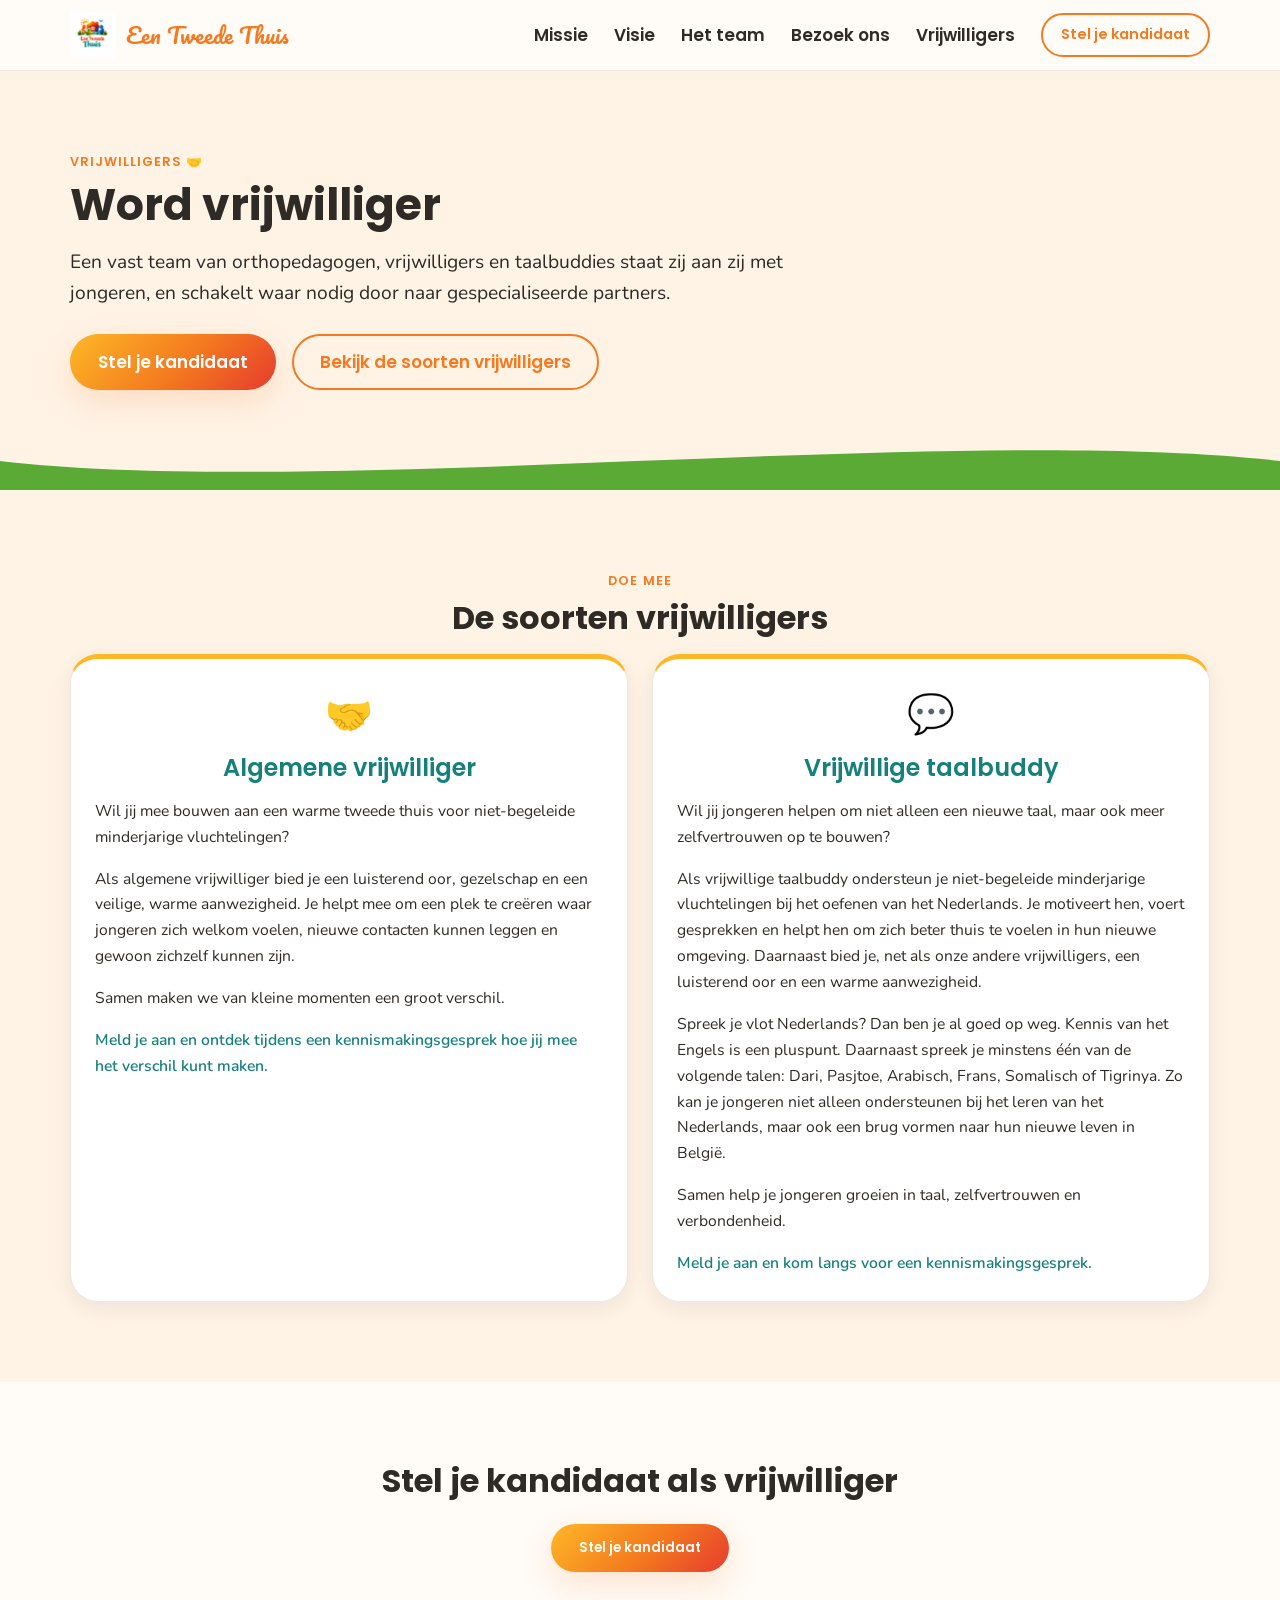
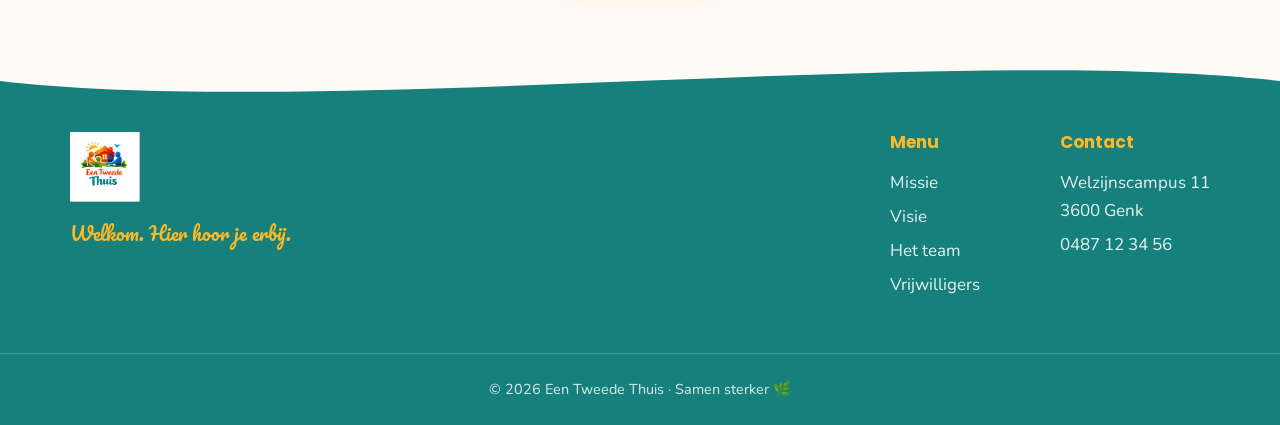
==== commit 8ea6cb9a: "Vrijwilligerspagina: beschrijvende tekst per type vrijwilliger Tekst per type toegevoegd: Algemene v" ====
--- a/vrijwilligers.html
+++ b/vrijwilligers.html
@@ -65,12 +65,21 @@
       <div class="vol-grid vol-grid-2">
         <article class="card card-accent vol">
           <span class="vol-icon">🤝</span>
-          <h3>Vrijwilliger</h3>
+          <h3>Algemene vrijwilliger</h3>
+          <p>Wil jij mee bouwen aan een warme tweede thuis voor niet-begeleide minderjarige vluchtelingen?</p>
+          <p>Als algemene vrijwilliger bied je een luisterend oor, gezelschap en een veilige, warme aanwezigheid. Je helpt mee om een plek te creëren waar jongeren zich welkom voelen, nieuwe contacten kunnen leggen en gewoon zichzelf kunnen zijn.</p>
+          <p>Samen maken we van kleine momenten een groot verschil.</p>
+          <p>Meld je aan en ontdek tijdens een kennismakingsgesprek hoe jij mee het verschil kunt maken.</p>
         </article>
 
         <article class="card card-accent vol">
           <span class="vol-icon">💬</span>
-          <h3>Taalbuddy</h3>
+          <h3>Vrijwillige taalbuddy</h3>
+          <p>Wil jij jongeren helpen om niet alleen een nieuwe taal, maar ook meer zelfvertrouwen op te bouwen?</p>
+          <p>Als vrijwillige taalbuddy ondersteun je niet-begeleide minderjarige vluchtelingen bij het oefenen van het Nederlands. Je motiveert hen, voert gesprekken en helpt hen om zich beter thuis te voelen in hun nieuwe omgeving. Daarnaast bied je, net als onze andere vrijwilligers, een luisterend oor en een warme aanwezigheid.</p>
+          <p>Spreek je vlot Nederlands? Dan ben je al goed op weg. Kennis van het Engels is een pluspunt. Daarnaast spreek je minstens één van de volgende talen: Dari, Pasjtoe, Arabisch, Frans, Somalisch of Tigrinya. Zo kan je jongeren niet alleen ondersteunen bij het leren van het Nederlands, maar ook een brug vormen naar hun nieuwe leven in België.</p>
+          <p>Samen help je jongeren groeien in taal, zelfvertrouwen en verbondenheid.</p>
+          <p>Meld je aan en kom langs voor een kennismakingsgesprek.</p>
         </article>
       </div>
     </div>
@@ -115,8 +124,8 @@
 
         <fieldset class="field rol-fieldset">
           <legend>Welk type vrijwilliger wil je zijn? *</legend>
-          <label class="check"><input type="radio" name="rol" value="Vrijwilliger" required /> Vrijwilliger</label>
-          <label class="check"><input type="radio" name="rol" value="Taalbuddy" /> Taalbuddy</label>
+          <label class="check"><input type="radio" name="rol" value="Algemene vrijwilliger" required /> Algemene vrijwilliger</label>
+          <label class="check"><input type="radio" name="rol" value="Vrijwillige taalbuddy" /> Vrijwillige taalbuddy</label>
         </fieldset>
 
         <div class="field">
--- a/assets/css/style.css
+++ b/assets/css/style.css
@@ -526,14 +526,14 @@
 }
 .vol { text-align: center; }
 .vol-icon { font-size: 2.4rem; display: block; margin-bottom: var(--space-xs); }
-.vol h3 { color: var(--color-secondary); margin-bottom: 6px; overflow-wrap: break-word; }
+.vol h3 { color: var(--color-secondary); margin-bottom: var(--space-sm); overflow-wrap: break-word; }
 .step h3, .vol h3 { overflow-wrap: break-word; }
+.vol p { text-align: left; color: var(--color-text); font-size: 0.98rem; margin-bottom: var(--space-sm); }
+.vol p:last-child { margin-bottom: 0; font-weight: 600; color: var(--color-secondary); }
 .vol p { color: var(--color-text); font-size: 0.98rem; }
 
 .vol-grid-2 {
   grid-template-columns: repeat(2, 1fr);
-  max-width: 640px;
-  margin-inline: auto;
 }
 
 /* Formulier */
